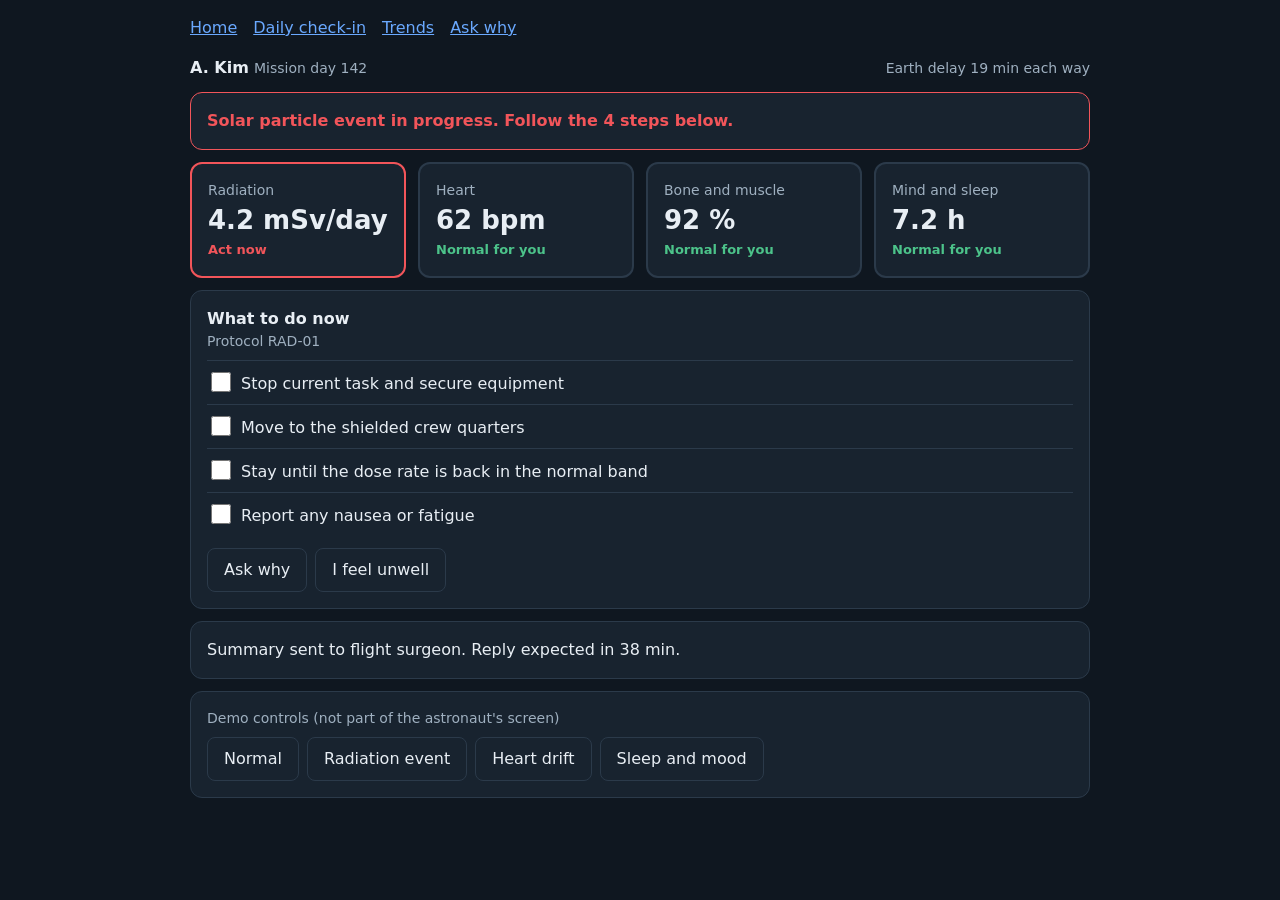
==== frontend/index.html @ ccbfd493 "Assigning Roles" ====
<!doctype html>
<!-- Owner: Frontend 1. Home screen. -->
<html lang="en">
<head>
  <meta charset="utf-8">
  <meta name="viewport" content="width=device-width, initial-scale=1">
  <title>Crew health</title>
  <link rel="stylesheet" href="css/theme.css">
</head>
<body>
<main>
  <nav>
    <a href="index.html">Home</a>
    <a href="checkin.html">Daily check-in</a>
    <a href="trend.html">Trends</a>
    <a href="ask.html">Ask why</a>
  </nav>

  <div class="row" style="justify-content: space-between; margin-bottom: 12px">
    <div><strong id="crew-name"></strong> <span class="muted" id="mission-day"></span></div>
    <div class="muted" id="earth-delay"></div>
  </div>

  <div class="card banner" id="banner" hidden></div>

  <section class="tiles" id="tiles"></section>

  <section class="card" id="alert" hidden>
    <strong>What to do now</strong>
    <div class="muted" id="protocol"></div>
    <ul class="steps" id="steps"></ul>
    <div class="row" style="margin-top: 12px">
      <a href="ask.html"><button>Ask why</button></a>
      <a href="checkin.html"><button>I feel unwell</button></a>
    </div>
  </section>

  <section class="card" id="earth"></section>

  <section class="card">
    <div class="muted">Demo controls (not part of the astronaut's screen)</div>
    <div class="row" id="scenarios" style="margin-top: 8px">
      <button data-scenario="none">Normal</button>
      <button data-scenario="radiation">Radiation event</button>
      <button data-scenario="heart">Heart drift</button>
      <button data-scenario="behavioral">Sleep and mood</button>
    </div>
  </section>
</main>
<script type="module" src="js/home.js"></script>
</body>
</html>
---- frontend/css/theme.css ----
/* Owner: Frontend 1. Shared colours and basics; every screen links this file.
   Colour means status only: green ok, amber watch, red act. */
:root {
  --bg: #0f1720;
  --card: #18232f;
  --line: #2b3a4a;
  --text: #e8eef4;
  --muted: #9fb0c0;
  --ok: #4cc38a;
  --watch: #f0b429;
  --act: #f2555a;
  --accent: #6aa9ff;
}
* { box-sizing: border-box; }
body {
  margin: 0;
  padding: 16px;
  background: var(--bg);
  color: var(--text);
  font: 16px/1.5 system-ui, sans-serif;
}
main { max-width: 900px; margin: 0 auto; }
a { color: var(--accent); }
nav { display: flex; gap: 16px; margin-bottom: 16px; flex-wrap: wrap; }
.muted { color: var(--muted); font-size: 14px; }
.card {
  background: var(--card);
  border: 1px solid var(--line);
  border-radius: 12px;
  padding: 16px;
  margin-bottom: 12px;
}
button {
  min-height: 44px;
  padding: 8px 16px;
  border-radius: 8px;
  border: 1px solid var(--line);
  background: transparent;
  color: var(--text);
  font: inherit;
  cursor: pointer;
}
button:hover { border-color: var(--accent); }
.tiles { display: grid; grid-template-columns: repeat(auto-fit, minmax(170px, 1fr)); gap: 12px; margin-bottom: 12px; }
.tile { margin: 0; border-width: 2px; }
.tile .value { font-size: 26px; font-weight: 600; }
.tile.ok { border-color: var(--line); }
.tile.watch { border-color: var(--watch); }
.tile.act { border-color: var(--act); }
.badge { font-size: 13px; font-weight: 600; }
.ok .badge { color: var(--ok); }
.watch .badge { color: var(--watch); }
.act .badge { color: var(--act); }
.banner { border-color: var(--act); color: var(--act); font-weight: 600; }
.steps { list-style: none; margin: 8px 0 0; padding: 0; }
.steps li { padding: 8px 0; border-top: 1px solid var(--line); }
.steps input { width: 20px; height: 20px; margin-right: 10px; vertical-align: -3px; }
.row { display: flex; gap: 8px; flex-wrap: wrap; align-items: center; }
[hidden] { display: none; }
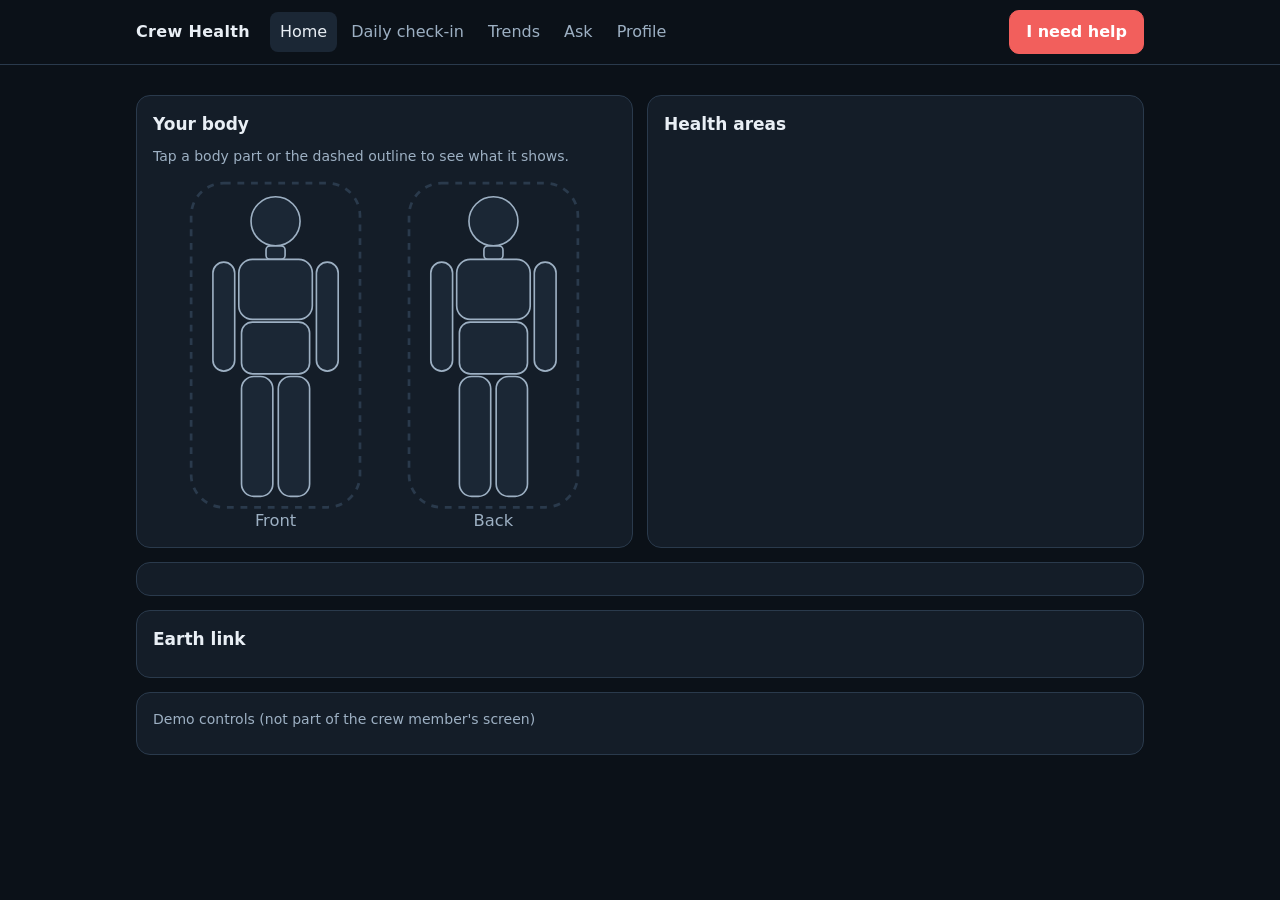
==== commit 520d007f: "Rebuild app: profile, body-figure home, check-in reports, emergency flow, doctor screen - Profile se" ====
--- a/frontend/index.html
+++ b/frontend/index.html
@@ -1,52 +1,13 @@
 <!doctype html>
-<!-- Owner: Frontend 1. Home screen. -->
 <html lang="en">
 <head>
   <meta charset="utf-8">
   <meta name="viewport" content="width=device-width, initial-scale=1">
-  <title>Crew health</title>
+  <title>Crew Health</title>
   <link rel="stylesheet" href="css/theme.css">
 </head>
 <body>
-<main>
-  <nav>
-    <a href="index.html">Home</a>
-    <a href="checkin.html">Daily check-in</a>
-    <a href="trend.html">Trends</a>
-    <a href="ask.html">Ask why</a>
-  </nav>
-
-  <div class="row" style="justify-content: space-between; margin-bottom: 12px">
-    <div><strong id="crew-name"></strong> <span class="muted" id="mission-day"></span></div>
-    <div class="muted" id="earth-delay"></div>
-  </div>
-
-  <div class="card banner" id="banner" hidden></div>
-
-  <section class="tiles" id="tiles"></section>
-
-  <section class="card" id="alert" hidden>
-    <strong>What to do now</strong>
-    <div class="muted" id="protocol"></div>
-    <ul class="steps" id="steps"></ul>
-    <div class="row" style="margin-top: 12px">
-      <a href="ask.html"><button>Ask why</button></a>
-      <a href="checkin.html"><button>I feel unwell</button></a>
-    </div>
-  </section>
-
-  <section class="card" id="earth"></section>
-
-  <section class="card">
-    <div class="muted">Demo controls (not part of the astronaut's screen)</div>
-    <div class="row" id="scenarios" style="margin-top: 8px">
-      <button data-scenario="none">Normal</button>
-      <button data-scenario="radiation">Radiation event</button>
-      <button data-scenario="heart">Heart drift</button>
-      <button data-scenario="behavioral">Sleep and mood</button>
-    </div>
-  </section>
-</main>
+<main id="app"></main>
 <script type="module" src="js/home.js"></script>
 </body>
 </html>
--- a/frontend/css/theme.css
+++ b/frontend/css/theme.css
@@ -1,59 +1,133 @@
-/* Owner: Frontend 1. Shared colours and basics; every screen links this file.
-   Colour means status only: green ok, amber watch, red act. */
+/* Shared look for every screen.
+   Rule: green, amber and red mean status only (ok, watch, act). */
 :root {
-  --bg: #0f1720;
-  --card: #18232f;
-  --line: #2b3a4a;
-  --text: #e8eef4;
-  --muted: #9fb0c0;
-  --ok: #4cc38a;
-  --watch: #f0b429;
-  --act: #f2555a;
-  --accent: #6aa9ff;
+  --bg: #0b1118;
+  --card: #141d28;
+  --card-2: #1b2735;
+  --line: #2a3a4c;
+  --text: #e9eff5;
+  --muted: #9db0c3;
+  --ok: #3fc587;
+  --watch: #f2b233;
+  --act: #f25f5c;
+  --accent: #6cb0ff;
+  --ok-bg: #12301f;
+  --watch-bg: #3a2c0c;
+  --act-bg: #3d1719;
 }
 * { box-sizing: border-box; }
-body {
-  margin: 0;
-  padding: 16px;
-  background: var(--bg);
-  color: var(--text);
-  font: 16px/1.5 system-ui, sans-serif;
+body { margin: 0; background: var(--bg); color: var(--text); font: 16px/1.5 system-ui, -apple-system, "Segoe UI", sans-serif; }
+main { max-width: 1040px; margin: 0 auto; padding: 16px; }
+h1 { font-size: 22px; margin: 0 0 12px; }
+h2 { font-size: 17px; margin: 0 0 8px; }
+p { margin: 0 0 8px; }
+a { color: var(--accent); }
+[hidden] { display: none !important; }
+.muted { color: var(--muted); font-size: 14px; }
+.small { font-size: 13px; }
+
+/* top bar */
+.topbar { position: sticky; top: 0; z-index: 5; background: var(--bg); border-bottom: 1px solid var(--line); }
+.topbar-inner { max-width: 1040px; margin: 0 auto; padding: 10px 16px; display: flex; align-items: center; gap: 12px; flex-wrap: wrap; }
+.brand { font-weight: 700; letter-spacing: 0.02em; margin-right: 8px; }
+.topbar nav { display: flex; gap: 4px; flex-wrap: wrap; flex: 1; }
+.topbar nav a { color: var(--muted); text-decoration: none; padding: 8px 10px; border-radius: 8px; }
+.topbar nav a:hover { color: var(--text); background: var(--card); }
+.topbar nav a.active { color: var(--text); background: var(--card-2); }
+
+/* controls */
+button, .button {
+  min-height: 44px; padding: 8px 16px; border-radius: 10px; border: 1px solid var(--line);
+  background: var(--card-2); color: var(--text); font: inherit; cursor: pointer; text-decoration: none;
+  display: inline-flex; align-items: center; justify-content: center; gap: 6px;
 }
-main { max-width: 900px; margin: 0 auto; }
-a { color: var(--accent); }
-nav { display: flex; gap: 16px; margin-bottom: 16px; flex-wrap: wrap; }
-.muted { color: var(--muted); font-size: 14px; }
-.card {
-  background: var(--card);
-  border: 1px solid var(--line);
-  border-radius: 12px;
-  padding: 16px;
-  margin-bottom: 12px;
+button:hover, .button:hover { border-color: var(--accent); }
+button:focus-visible, a:focus-visible, input:focus-visible, textarea:focus-visible, select:focus-visible, [tabindex]:focus-visible { outline: 2px solid var(--accent); outline-offset: 2px; }
+button.primary { background: var(--accent); border-color: var(--accent); color: #06121f; font-weight: 600; }
+button.selected { background: var(--accent); border-color: var(--accent); color: #06121f; font-weight: 600; }
+button.help { background: var(--act); border-color: var(--act); color: #fff; font-weight: 700; }
+button.big { min-height: 64px; font-size: 20px; padding: 12px 28px; }
+input, textarea, select {
+  width: 100%; min-height: 44px; padding: 8px 12px; border-radius: 10px; border: 1px solid var(--line);
+  background: var(--bg); color: var(--text); font: inherit;
 }
-button {
-  min-height: 44px;
-  padding: 8px 16px;
-  border-radius: 8px;
-  border: 1px solid var(--line);
-  background: transparent;
-  color: var(--text);
-  font: inherit;
-  cursor: pointer;
+textarea { min-height: 88px; resize: vertical; }
+label { display: block; font-size: 14px; color: var(--muted); margin-bottom: 4px; }
+input[type="range"] { padding: 0; min-height: 32px; accent-color: var(--accent); }
+input[type="checkbox"] { width: 22px; height: 22px; min-height: 0; accent-color: var(--accent); flex: none; }
+
+/* layout */
+.card { background: var(--card); border: 1px solid var(--line); border-radius: 14px; padding: 16px; margin-bottom: 14px; }
+.row { display: flex; gap: 8px; flex-wrap: wrap; align-items: center; }
+.between { justify-content: space-between; }
+.grid-2 { display: grid; grid-template-columns: repeat(auto-fit, minmax(300px, 1fr)); gap: 14px; }
+.grid-2 > .card { margin-bottom: 0; }
+.grid-2 { margin-bottom: 14px; }
+.fields { display: grid; grid-template-columns: repeat(auto-fit, minmax(200px, 1fr)); gap: 12px; margin-bottom: 12px; }
+.chip { font-size: 13px; padding: 4px 10px; border-radius: 999px; background: var(--card-2); color: var(--muted); white-space: nowrap; }
+
+/* status */
+.badge { font-size: 13px; font-weight: 600; padding: 2px 10px; border-radius: 999px; white-space: nowrap; }
+.badge.ok { color: var(--ok); background: var(--ok-bg); }
+.badge.watch { color: var(--watch); background: var(--watch-bg); }
+.badge.act { color: var(--act); background: var(--act-bg); }
+.banner { border: 2px solid var(--act); background: var(--act-bg); }
+.banner h2 { color: var(--act); }
+.banner.calm { border-color: var(--watch); background: var(--watch-bg); }
+.banner.calm h2 { color: var(--watch); }
+
+/* health area rows on the home screen */
+.area { width: 100%; display: flex; justify-content: space-between; align-items: center; gap: 10px; text-align: left; margin-bottom: 8px; border-left-width: 6px; }
+.area.ok { border-left-color: var(--ok); }
+.area.watch { border-left-color: var(--watch); }
+.area.act { border-left-color: var(--act); }
+.area.open { background: var(--card-2); border-color: var(--accent); border-left-color: inherit; }
+.area.ok.open { border-left-color: var(--ok); }
+.area.watch.open { border-left-color: var(--watch); }
+.area.act.open { border-left-color: var(--act); }
+.metric { border-top: 1px solid var(--line); padding: 12px 0; }
+.metric .value { font-size: 24px; font-weight: 600; }
+
+/* checklist */
+.steps { list-style: none; margin: 8px 0 12px; padding: 0; }
+.steps li { border-top: 1px solid var(--line); }
+.steps label { display: flex; gap: 12px; align-items: center; padding: 12px 0; font-size: 16px; color: var(--text); margin: 0; cursor: pointer; }
+.steps input:checked + span { color: var(--muted); text-decoration: line-through; }
+
+/* body figure */
+.bodymap { width: 100%; height: auto; display: block; }
+.bodymap .part { fill: var(--card-2); stroke: var(--muted); stroke-width: 1.2; cursor: pointer; }
+.bodymap .part:hover { stroke: var(--accent); stroke-width: 2; }
+.bodymap .part.ok { fill: var(--ok-bg); stroke: var(--ok); }
+.bodymap .part.watch { fill: var(--watch-bg); stroke: var(--watch); stroke-width: 2; }
+.bodymap .part.act { fill: var(--act-bg); stroke: var(--act); stroke-width: 2.5; }
+.bodymap .part.picked { fill: var(--accent); stroke: var(--accent); }
+.bodymap .part.focus { stroke: var(--text); stroke-width: 3; }
+.bodymap .aura { fill: none; stroke: var(--line); stroke-width: 2; stroke-dasharray: 5 5; cursor: pointer; }
+.bodymap .aura.ok { stroke: var(--ok); }
+.bodymap .aura.watch { stroke: var(--watch); stroke-width: 3; }
+.bodymap .aura.act { stroke: var(--act); stroke-width: 4; }
+.bodymap text { fill: var(--muted); font-size: 12px; }
+.bodymap .pain { fill: var(--text); stroke: var(--act); stroke-width: 2; pointer-events: none; }
+
+/* charts */
+.chart { width: 100%; height: auto; display: block; }
+.chart .band { fill: var(--ok-bg); }
+.chart .line { fill: none; stroke: var(--accent); stroke-width: 2; stroke-linejoin: round; stroke-linecap: round; }
+.chart .line.out { stroke: var(--act); }
+.chart .axis { stroke: var(--line); stroke-width: 1; }
+.chart text { fill: var(--muted); font-size: 11px; }
+
+/* Earth link messages */
+.message { border-top: 1px solid var(--line); padding: 10px 0; }
+.message summary { cursor: pointer; display: flex; gap: 10px; align-items: center; flex-wrap: wrap; list-style: none; min-height: 32px; }
+.message summary::-webkit-details-marker { display: none; }
+.message .body { white-space: pre-wrap; margin: 8px 0 0; color: var(--muted); font-size: 14px; }
+.message.from-earth summary strong { color: var(--accent); }
+.message.emergency summary strong { color: var(--act); }
+.error { color: var(--act); font-size: 14px; }
+
+@media (max-width: 560px) {
+  main { padding: 12px; }
+  .topbar-inner { padding: 8px 12px; }
 }
-button:hover { border-color: var(--accent); }
-.tiles { display: grid; grid-template-columns: repeat(auto-fit, minmax(170px, 1fr)); gap: 12px; margin-bottom: 12px; }
-.tile { margin: 0; border-width: 2px; }
-.tile .value { font-size: 26px; font-weight: 600; }
-.tile.ok { border-color: var(--line); }
-.tile.watch { border-color: var(--watch); }
-.tile.act { border-color: var(--act); }
-.badge { font-size: 13px; font-weight: 600; }
-.ok .badge { color: var(--ok); }
-.watch .badge { color: var(--watch); }
-.act .badge { color: var(--act); }
-.banner { border-color: var(--act); color: var(--act); font-weight: 600; }
-.steps { list-style: none; margin: 8px 0 0; padding: 0; }
-.steps li { padding: 8px 0; border-top: 1px solid var(--line); }
-.steps input { width: 20px; height: 20px; margin-right: 10px; vertical-align: -3px; }
-.row { display: flex; gap: 8px; flex-wrap: wrap; align-items: center; }
-[hidden] { display: none; }
